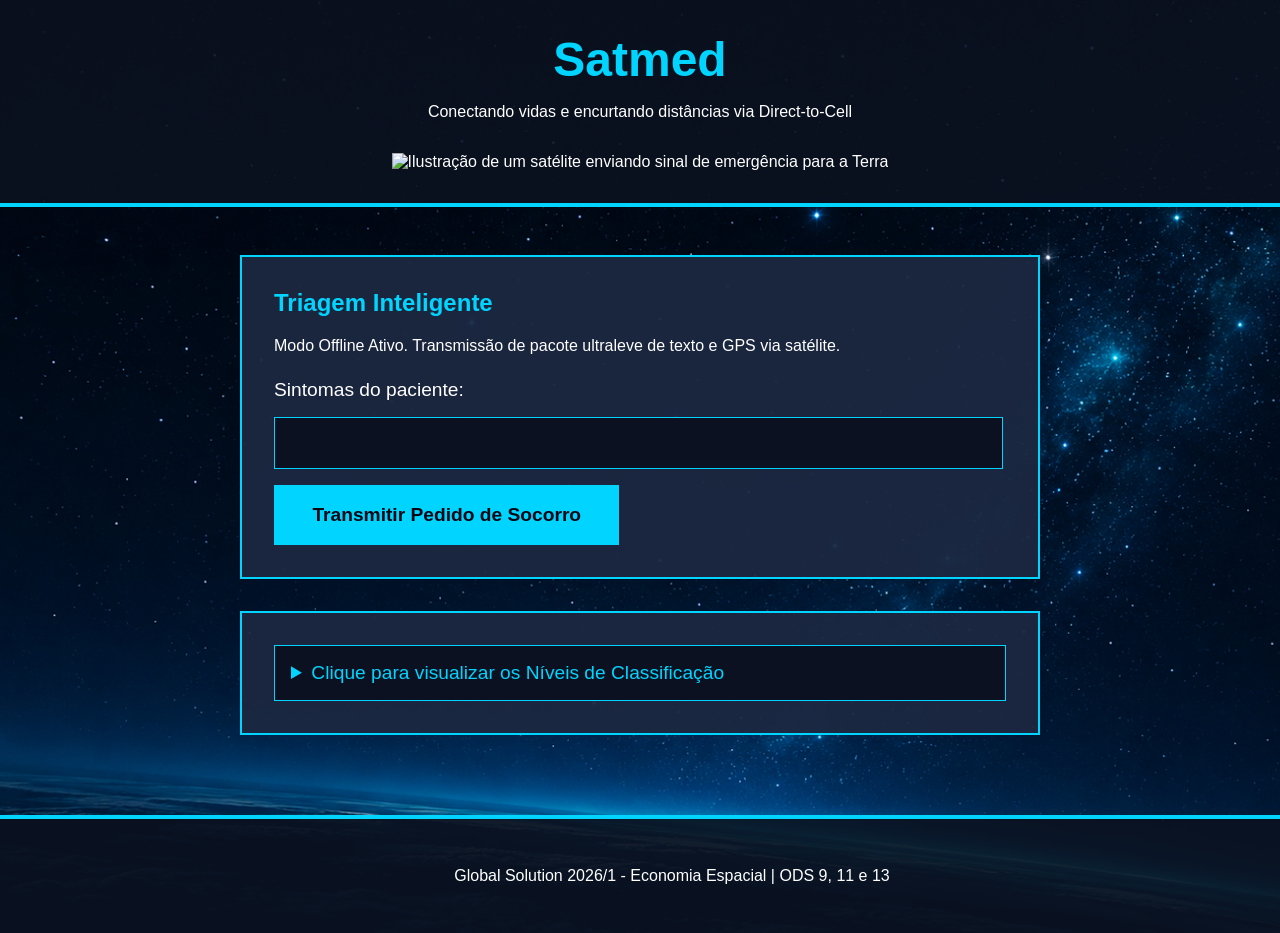
==== index.html @ bc812b59 "feat: implementado javascript nas paginas e adicionando estilos" ====
<!DOCTYPE html>
<html lang="pt-br">
<head>
    <meta charset="UTF-8">
    <title>Satmed - Triagem Espacial</title>
    <link rel="stylesheet" href="css/main.css">
</head>
<body>
    <header>
        <h1>Satmed</h1>
        <p>Conectando vidas e encurtando distâncias via Direct-to-Cell</p>
        <img src="./img/satelite-emergencia.jpg" alt="Ilustração de um satélite enviando sinal de emergência para a Terra">
    </header>

    <main>
        <section class="area-triagem">
            <h2>Triagem Inteligente</h2>
            <p>Modo Offline Ativo. Transmissão de pacote ultraleve de texto e GPS via satélite.</p>
            
            <form>
                <label>Sintomas do paciente:</label>
                <input type="text" aria-label="Campo para descrever os sintomas da vítima">
                <button type="button">Transmitir Pedido de Socorro</button>
            </form>
        </section>

        <section class="area-riscos">
            <details>
                <summary>Clique para visualizar os Níveis de Classificação</summary>
                <p class="risco-vermelho">🚨 Risco Vermelho (#001 - Emergência Extrema)</p>
                <p class="risco-amarelo">⚠️ Risco Amarelo (#002 - Atenção/Urgência)</p>
                <p class="risco-verde">🟢 Risco Verde (#003 - Não-urgente/Estável)</p>
            </details>
        </section>
    </main>

    <footer>
        <p>Global Solution 2026/1 - Economia Espacial | ODS 9, 11 e 13</p>
    </footer>
    <script src="./js/script.js"></script>
</body>
</html>
---- css/main.css ----
@import url('paginas/index.css');


@import url('layout/cabecalho.css');
@import url('layout/rodape.css');


@import url('responsividade/mobile.css');

@import url('style.css');
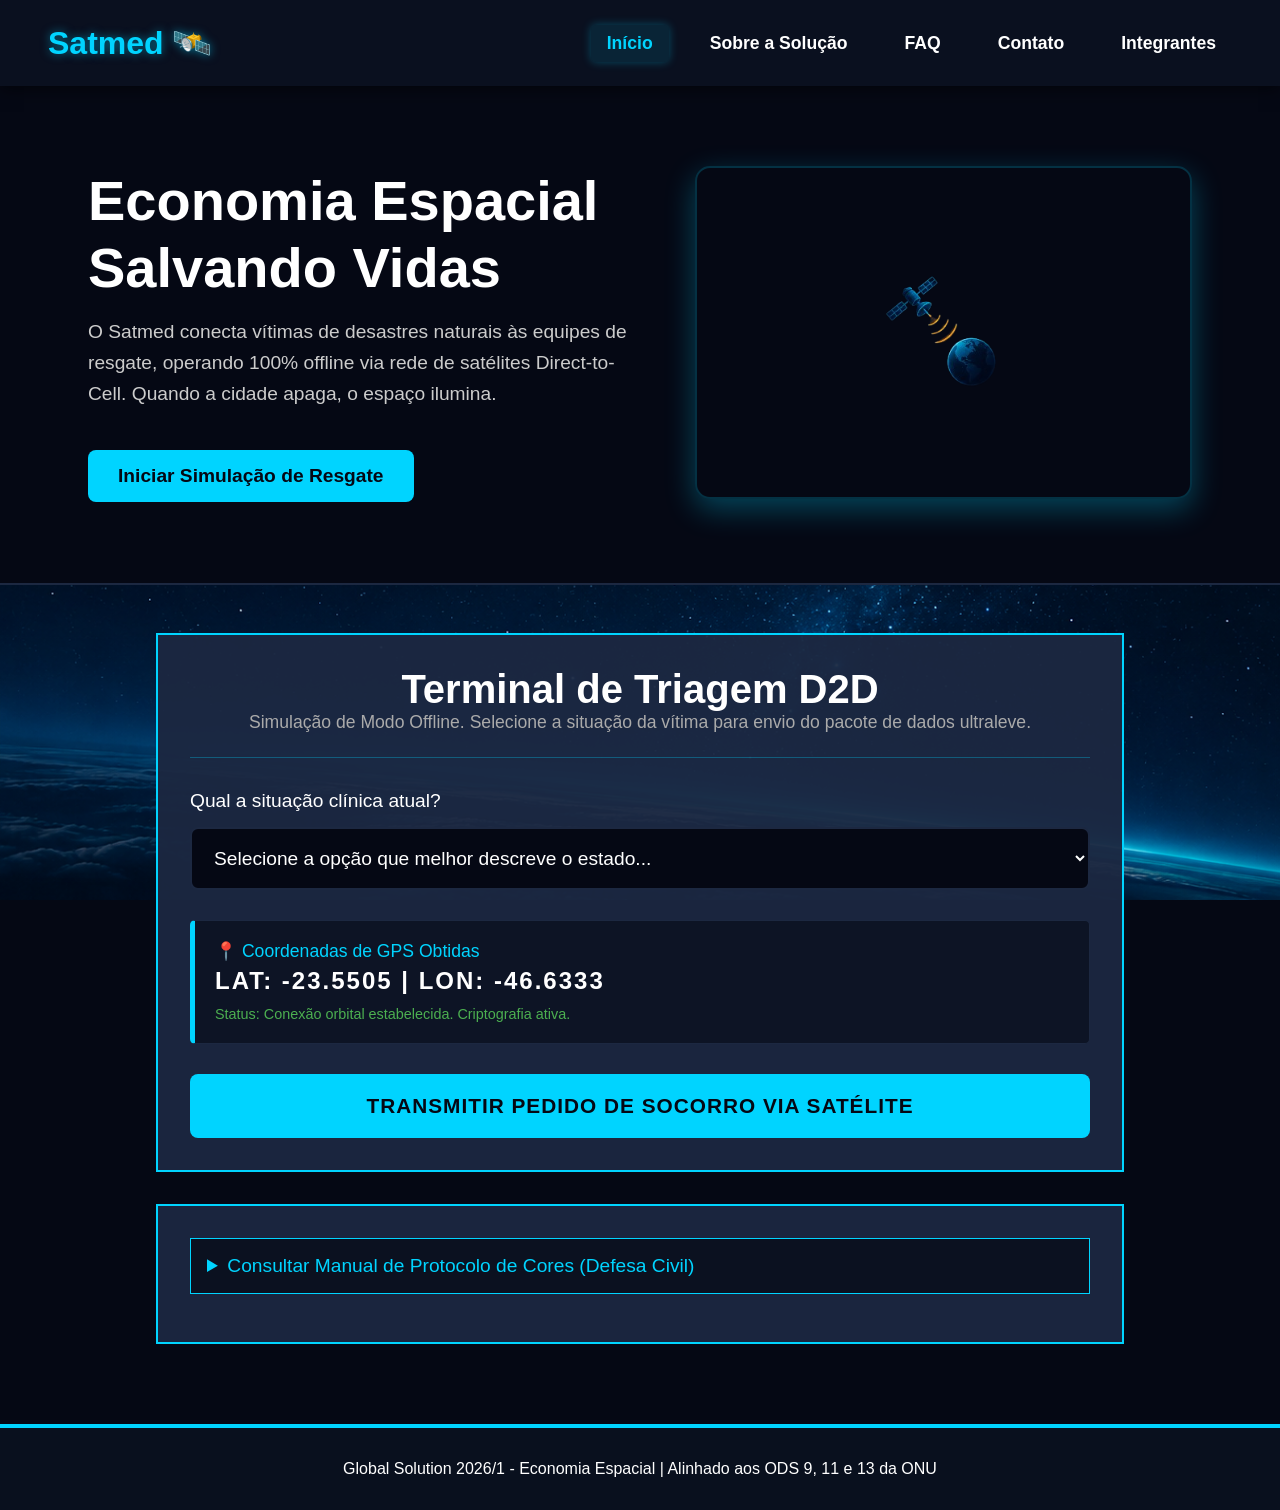
==== commit 9a684183: "feat: aprimorando index e css da página integrantes" ====
--- a/index.html
+++ b/index.html
@@ -3,40 +3,89 @@
 <head>
     <meta charset="UTF-8">
     <title>Satmed - Triagem Espacial</title>
-    <link rel="stylesheet" href="css/main.css">
+    <link rel="stylesheet" href="./css/main.css">
 </head>
 <body>
-    <header>
-        <h1>Satmed</h1>
-        <p>Conectando vidas e encurtando distâncias via Direct-to-Cell</p>
-        <img src="./img/satelite-emergencia.jpg" alt="Ilustração de um satélite enviando sinal de emergência para a Terra">
+    <header class="cabecalho-principal">
+        <nav class="menu-principal" aria-label="Navegação Principal">
+            <div class="marca-startup">Satmed 🛰️</div>
+            <div class="links-menu">
+                <a href="index.html" class="ativo">Início</a>
+                <a href="paginas/sobre.html">Sobre a Solução</a>
+                <a href="paginas/faq.html">FAQ</a>
+                <a href="paginas/contato.html">Contato</a>
+                <a href="paginas/integrantes.html">Integrantes</a>
+            </div>
+        </nav>
+
+        <div class="hero-banner">
+            <div class="hero-texto">
+                <h1>Economia Espacial Salvando Vidas</h1>
+                <p>O Satmed conecta vítimas de desastres naturais às equipes de resgate, operando 100% offline via rede de satélites Direct-to-Cell. Quando a cidade apaga, o espaço ilumina.</p>
+                <a href="#area-simulacao" class="btn-ancora">Iniciar Simulação de Resgate</a>
+            </div>
+            <div class="hero-imagem">
+                <img src="./img/satelite-emergencia.jpg" alt="Ilustração de um satélite enviando sinal de emergência para a Terra">
+            </div>
+        </div>
     </header>
 
     <main>
-        <section class="area-triagem">
-            <h2>Triagem Inteligente</h2>
-            <p>Modo Offline Ativo. Transmissão de pacote ultraleve de texto e GPS via satélite.</p>
+        <section id="area-simulacao" class="area-triagem">
+            <div class="cabecalho-secao">
+                <h2>Terminal de Triagem D2D</h2>
+                <p>Simulação de Modo Offline. Selecione a situação da vítima para envio do pacote de dados ultraleve.</p>
+            </div>
             
-            <form>
-                <label>Sintomas do paciente:</label>
-                <input type="text" aria-label="Campo para descrever os sintomas da vítima">
-                <button type="button">Transmitir Pedido de Socorro</button>
+            <form class="formulario-triagem" id="form-triagem">
+                <label for="situacao">Qual a situação clínica atual?</label>
+                <select id="situacao" name="situacao">
+                    <option value="" disabled selected>Selecione a opção que melhor descreve o estado...</option>
+                    <option value="vermelho">🔴 Trauma Severo / Hemorragia Ativa</option>
+                    <option value="amarelo">🟡 Dificuldade Respiratória / Fratura Fechada</option>
+                    <option value="amarelo2">🟡 Risco de Desabamento / Isolamento Total</option>
+                    <option value="verde">🟢 Apenas Escoriações / Em Local Seguro</option>
+                </select>
+
+                <div class="dados-rastreio">
+                    <p class="titulo-gps">📍 Coordenadas de GPS Obtidas</p>
+                    <p class="valor-gps">LAT: -23.5505 | LON: -46.6333</p>
+                    <span>Status: Conexão orbital estabelecida. Criptografia ativa.</span>
+                </div>
+
+                <button type="button" id="btn-transmitir" class="btn-principal">Transmitir Pedido de Socorro via Satélite</button>
             </form>
+
+            <div id="painel-simulacao" class="painel-oculto"></div>
         </section>
 
         <section class="area-riscos">
             <details>
-                <summary>Clique para visualizar os Níveis de Classificação</summary>
-                <p class="risco-vermelho">🚨 Risco Vermelho (#001 - Emergência Extrema)</p>
-                <p class="risco-amarelo">⚠️ Risco Amarelo (#002 - Atenção/Urgência)</p>
-                <p class="risco-verde">🟢 Risco Verde (#003 - Não-urgente/Estável)</p>
+                <summary>Consultar Manual de Protocolo de Cores (Defesa Civil)</summary>
+                <div class="niveis-container">
+                    <div class="card-risco risco-vermelho">
+                        <h3>🚨 Risco Vermelho (#001)</h3>
+                        <p>Emergência Extrema. Despacho imediato de UTI Móvel ou Helicóptero Aeromédico.</p>
+                    </div>
+                    <div class="card-risco risco-amarelo">
+                        <h3>⚠️ Risco Amarelo (#002)</h3>
+                        <p>Atenção/Urgência. Equipes terrestres direcionadas assim que as vias forem liberadas.</p>
+                    </div>
+                    <div class="card-risco risco-verde">
+                        <h3>🟢 Risco Verde (#003)</h3>
+                        <p>Não-urgente/Estável. Orientação remota ativada. Aguardar resgate secundário.</p>
+                    </div>
+                </div>
             </details>
         </section>
     </main>
 
-    <footer>
-        <p>Global Solution 2026/1 - Economia Espacial | ODS 9, 11 e 13</p>
+    <footer class="rodape-principal">
+        <nav aria-label="Navegação de Rodapé">
+            <p>Global Solution 2026/1 - Economia Espacial | Alinhado aos ODS 9, 11 e 13 da ONU</p>
+        </nav>
     </footer>
+
     <script src="./js/script.js"></script>
 </body>
 </html>
--- a/css/main.css
+++ b/css/main.css
@@ -1,10 +1,11 @@
-@import url('paginas/index.css');
-
+@import url('style.css');
 
 @import url('layout/cabecalho.css');
 @import url('layout/rodape.css');
 
+@import url('paginas/index.css');
+@import url('paginas/sobre.css');
+@import url('paginas/integrantes.css');
+@import url('paginas/faq.css');
 
-@import url('responsividade/mobile.css');
-
-@import url('style.css');+@import url('responsividade/mobile.css');
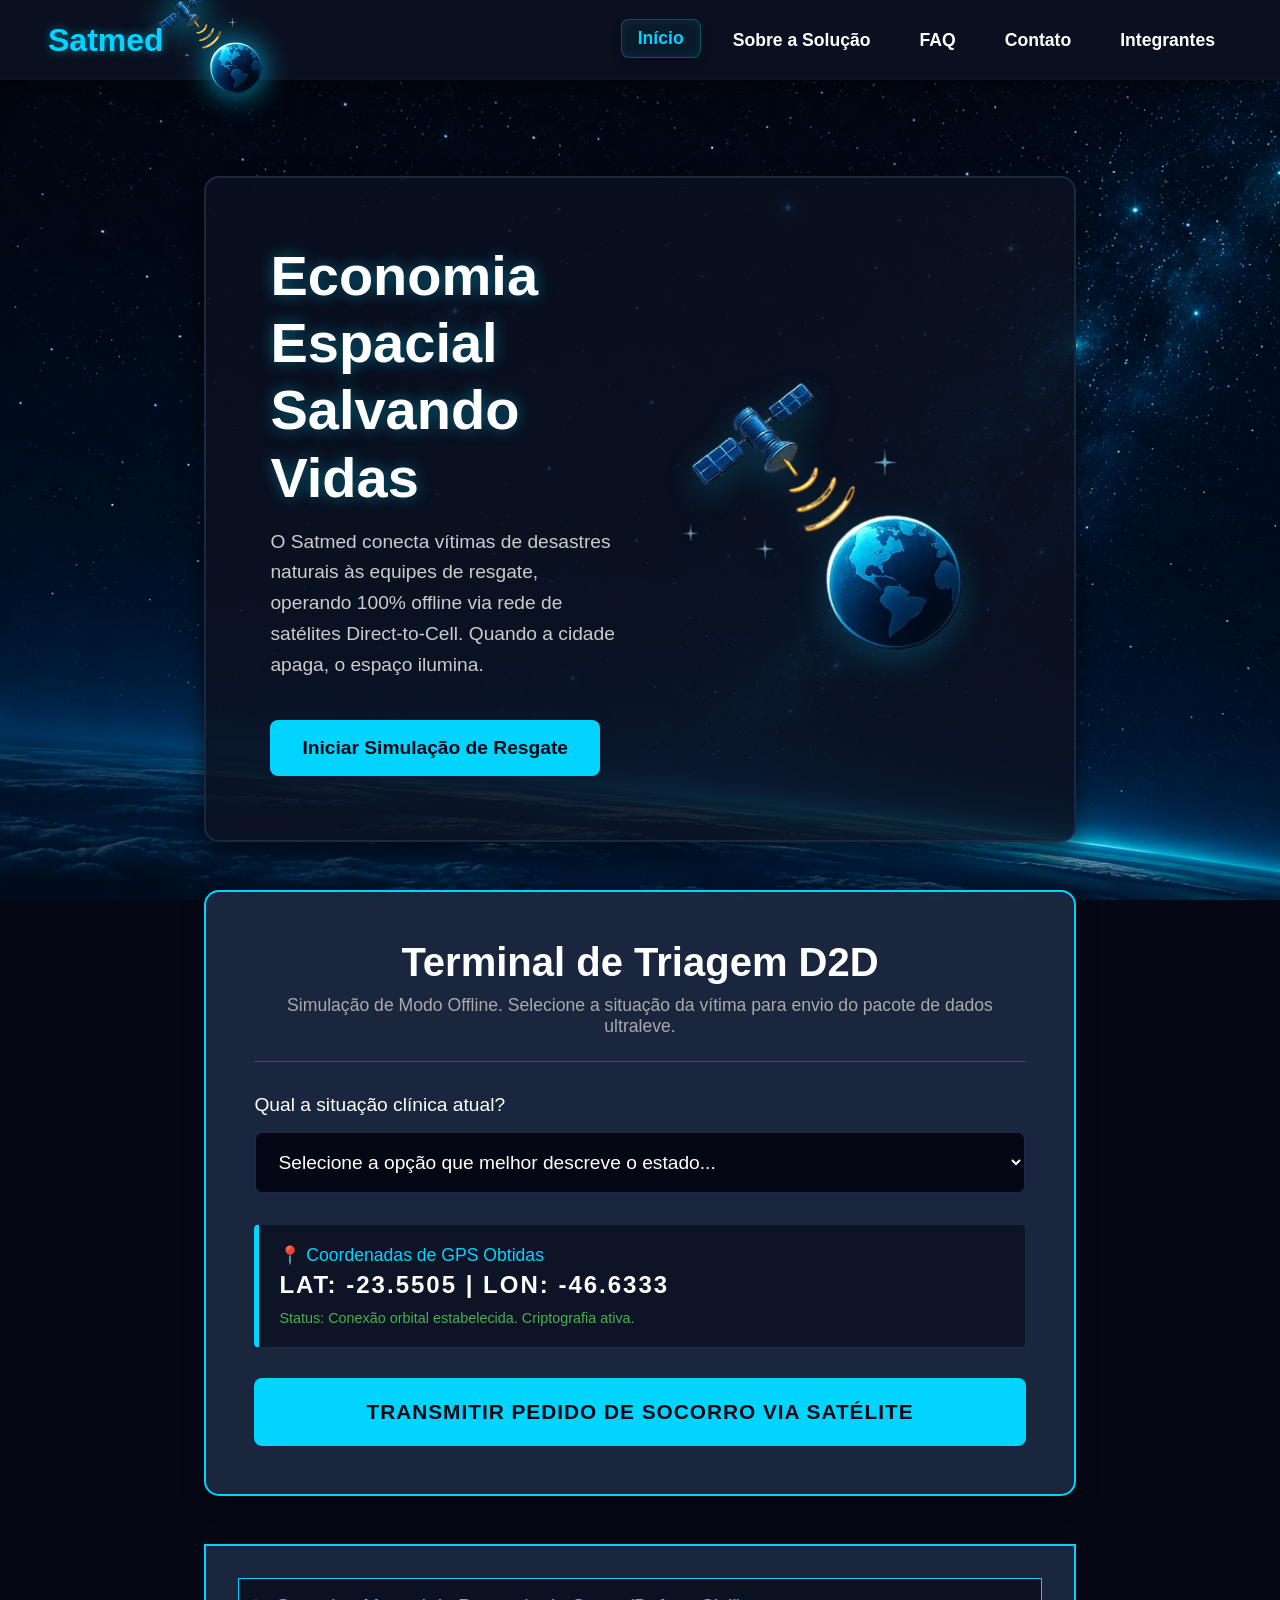
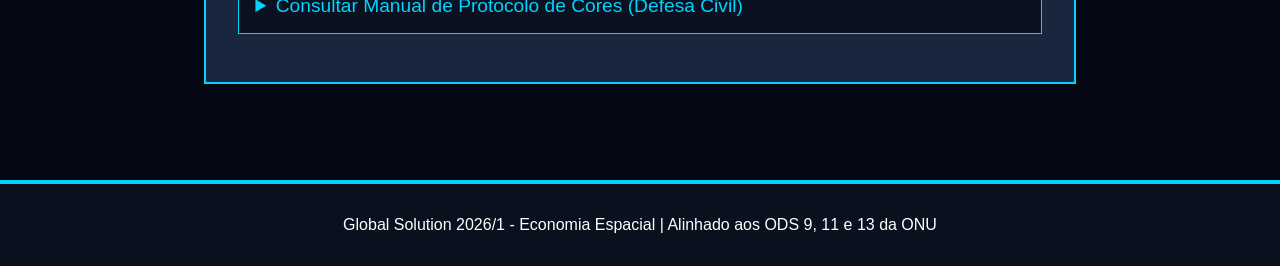
==== commit e9e9bce7: "feat: finalizando página integrantes" ====
--- a/index.html
+++ b/index.html
@@ -2,14 +2,26 @@
 <html lang="pt-br">
 <head>
     <meta charset="UTF-8">
+    <meta name="viewport" content="width=device-width, initial-scale=1.0">
     <title>Satmed - Triagem Espacial</title>
     <link rel="stylesheet" href="./css/main.css">
 </head>
 <body>
     <header class="cabecalho-principal">
         <nav class="menu-principal" aria-label="Navegação Principal">
-            <div class="marca-startup">Satmed 🛰️</div>
-            <div class="links-menu">
+            <div class="cabecalho-mobile">
+                <div class="marca-startup">
+                    Satmed
+                    <img src="./img/satelite-emergencia.jpg" alt="Logo Satmed" class="icone-logo">
+                </div>
+                <div class="menu-toggle" id="btn-menu">
+                    <span></span>
+                    <span></span>
+                    <span></span>
+                </div>
+            </div>
+            
+            <div class="links-menu" id="links-menu">
                 <a href="index.html" class="ativo">Início</a>
                 <a href="paginas/sobre.html">Sobre a Solução</a>
                 <a href="paginas/faq.html">FAQ</a>
@@ -17,7 +29,9 @@
                 <a href="paginas/integrantes.html">Integrantes</a>
             </div>
         </nav>
+    </header>
 
+    <main>
         <div class="hero-banner">
             <div class="hero-texto">
                 <h1>Economia Espacial Salvando Vidas</h1>
@@ -28,9 +42,7 @@
                 <img src="./img/satelite-emergencia.jpg" alt="Ilustração de um satélite enviando sinal de emergência para a Terra">
             </div>
         </div>
-    </header>
 
-    <main>
         <section id="area-simulacao" class="area-triagem">
             <div class="cabecalho-secao">
                 <h2>Terminal de Triagem D2D</h2>
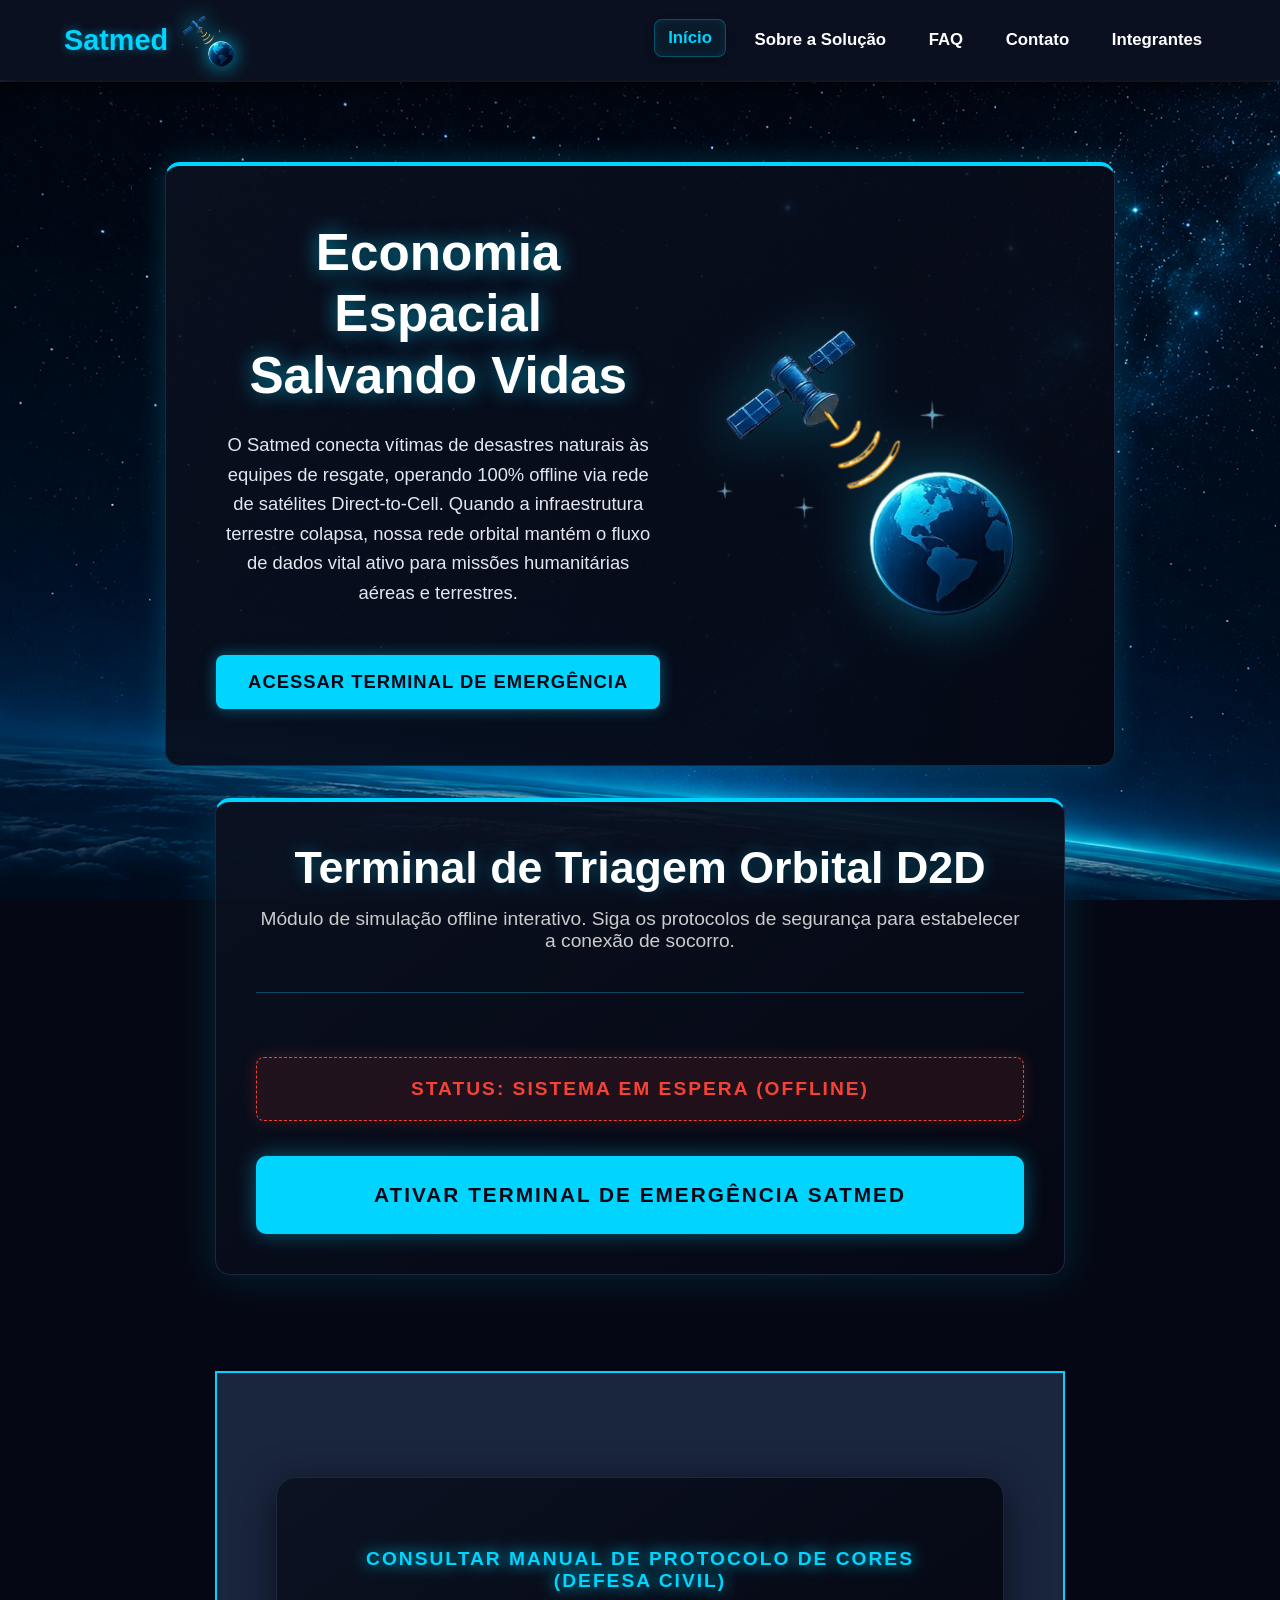
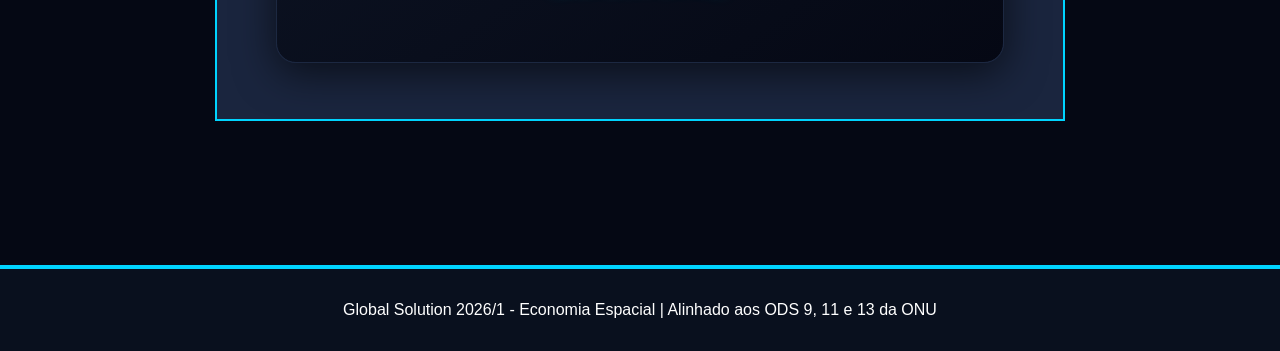
==== commit c4a689df: "feat: arrumando bugs da pagina index e finalizando pagina integrantes" ====
--- a/index.html
+++ b/index.html
@@ -20,7 +20,6 @@
                     <span></span>
                 </div>
             </div>
-            
             <div class="links-menu" id="links-menu">
                 <a href="index.html" class="ativo">Início</a>
                 <a href="paginas/sobre.html">Sobre a Solução</a>
@@ -32,43 +31,97 @@
     </header>
 
     <main>
-        <div class="hero-banner">
+        <section class="hero-banner">
             <div class="hero-texto">
                 <h1>Economia Espacial Salvando Vidas</h1>
-                <p>O Satmed conecta vítimas de desastres naturais às equipes de resgate, operando 100% offline via rede de satélites Direct-to-Cell. Quando a cidade apaga, o espaço ilumina.</p>
-                <a href="#area-simulacao" class="btn-ancora">Iniciar Simulação de Resgate</a>
+                <p>O Satmed conecta vítimas de desastres naturais às equipes de resgate, operando 100% offline via rede de satélites Direct-to-Cell. Quando a infraestrutura terrestre colapsa, nossa rede orbital mantém o fluxo de dados vital ativo para missões humanitárias aéreas e terrestres.</p>
+                <a href="#area-simulacao" class="btn-ancora">Acessar Terminal de Emergência</a>
             </div>
             <div class="hero-imagem">
                 <img src="./img/satelite-emergencia.jpg" alt="Ilustração de um satélite enviando sinal de emergência para a Terra">
             </div>
-        </div>
+        </section>
 
         <section id="area-simulacao" class="area-triagem">
             <div class="cabecalho-secao">
-                <h2>Terminal de Triagem D2D</h2>
-                <p>Simulação de Modo Offline. Selecione a situação da vítima para envio do pacote de dados ultraleve.</p>
+                <h2>Terminal de Triagem Orbital D2D</h2>
+                <p>Módulo de simulação offline interativo. Siga os protocolos de segurança para estabelecer a conexão de socorro.</p>
             </div>
-            
-            <form class="formulario-triagem" id="form-triagem">
-                <label for="situacao">Qual a situação clínica atual?</label>
-                <select id="situacao" name="situacao">
-                    <option value="" disabled selected>Selecione a opção que melhor descreve o estado...</option>
-                    <option value="vermelho">🔴 Trauma Severo / Hemorragia Ativa</option>
-                    <option value="amarelo">🟡 Dificuldade Respiratória / Fratura Fechada</option>
-                    <option value="amarelo2">🟡 Risco de Desabamento / Isolamento Total</option>
-                    <option value="verde">🟢 Apenas Escoriações / Em Local Seguro</option>
-                </select>
 
+            <div id="simulacao-passo-1" class="estagio-simulacao">
+                <div class="status-terminal offline">
+                    <p>STATUS: SISTEMA EM ESPERA (OFFLINE)</p>
+                </div>
+                <button type="button" id="btn-inicializar" class="btn-principal">Ativar Terminal de Emergência Satmed</button>
+            </div>
+
+            <div id="simulacao-passo-2" class="estagio-simulacao painel-oculto">
+                <div class="painel-scanner">
+                    <div class="radar-linha"></div>
+                    <p class="texto-scanner">📡 Buscando satélites de telemetria de baixa órbita (LEO)...</p>
+                    <p class="texto-scanner-sub" id="log-scanner">Iniciando varredura de radiofrequência...</p>
+                </div>
+            </div>
+
+            <div id="simulacao-passo-3" class="estagio-simulacao painel-oculto">
                 <div class="dados-rastreio">
-                    <p class="titulo-gps">📍 Coordenadas de GPS Obtidas</p>
-                    <p class="valor-gps">LAT: -23.5505 | LON: -46.6333</p>
-                    <span>Status: Conexão orbital estabelecida. Criptografia ativa.</span>
+                    <p class="titulo-gps">📍 Coordenadas Travadas via Satélite</p>
+                    <p class="valor-gps" id="coordenadas-dinamicas">LAT: --.---- | LON: --.----</p>
+                    <span class="status-link">Conexão orbital criptografada estabelecida com sucesso.</span>
                 </div>
 
-                <button type="button" id="btn-transmitir" class="btn-principal">Transmitir Pedido de Socorro via Satélite</button>
-            </form>
+                <form class="formulario-triagem" id="form-triagem">
+                    <fieldset class="grupo-problemas">
+                        <legend>Selecione todas as condições que se aplicam à situação atual:</legend>
+                        
+                        <div class="caixa-opcao">
+                            <input type="checkbox" id="prob-hemorragia" name="problemas" value="trauma">
+                            <label for="prob-hemorragia">🔴 Trauma Severo / Hemorragia Ativa de Grande Porte</label>
+                        </div>
 
-            <div id="painel-simulacao" class="painel-oculto"></div>
+                        <div class="caixa-opcao">
+                            <input type="checkbox" id="prob-respiratorio" name="problemas" value="respiratorio">
+                            <label for="prob-respiratorio">🔴 Parada ou Dificuldade Respiratória Aguda</label>
+                        </div>
+
+                        <div class="caixa-opcao">
+                            <input type="checkbox" id="prob-fratura" name="problemas" value="urgente">
+                            <label for="prob-fratura">🟡 Suspeita de Fratura Exposta ou Interna Fechada</label>
+                        </div>
+
+                        <div class="caixa-opcao">
+                            <input type="checkbox" id="prob-estrutura" name="problemas" value="isolamento">
+                            <label for="prob-estrutura">🟡 Vítima Presa em Estrutura Colapsada / Risco Iminente</label>
+                        </div>
+
+                        <div class="caixa-opcao">
+                            <input type="checkbox" id="prob-alagamento" name="problemas" value="isolamento">
+                            <label for="prob-alagamento">🟡 Isolamento por Enchente Sem Rota de Fuga Terrestre</label>
+                        </div>
+
+                        <div class="caixa-opcao">
+                            <input type="checkbox" id="prob-estavel" name="problemas" value="estavel">
+                            <label for="prob-estavel">🟢 Apenas Escoriações Leves / Vítima Consciente e Confortável</label>
+                        </div>
+                    </fieldset>
+
+                    <button type="button" id="btn-transmitir" class="btn-principal">Compactar e Transmitir Pacote de Dados D2D</button>
+                </form>
+            </div>
+
+            <div id="simulacao-passo-4" class="estagio-simulacao painel-oculto">
+                <div class="animacao-envio">
+                    <p class="piscar-texto">⚡ Compactando telemetria médica em formato binário ultraleve...</p>
+                    <p class="piscar-texto">🛰️ Transmitindo pacote de socorro para constelação orbital...</p>
+                    <div class="barra-progresso-container">
+                        <div class="barra-progresso-preenchimento"></div>
+                    </div>
+                </div>
+            </div>
+
+            <div id="simulacao-passo-5" class="estagio-simulacao painel-oculto">
+                <div id="resultado-triagem-dinamico"></div>
+            </div>
         </section>
 
         <section class="area-riscos">
@@ -93,9 +146,7 @@
     </main>
 
     <footer class="rodape-principal">
-        <nav aria-label="Navegação de Rodapé">
-            <p>Global Solution 2026/1 - Economia Espacial | Alinhado aos ODS 9, 11 e 13 da ONU</p>
-        </nav>
+        <p>Global Solution 2026/1 - Economia Espacial | Alinhado aos ODS 9, 11 e 13 da ONU</p>
     </footer>
 
     <script src="./js/script.js"></script>
--- a/css/main.css
+++ b/css/main.css
@@ -8,4 +8,5 @@
 @import url('paginas/integrantes.css');
 @import url('paginas/faq.css');
 
-@import url('responsividade/mobile.css');+@import url('responsividade/mobile.css');
+@import url('responsividade/tablet.css');
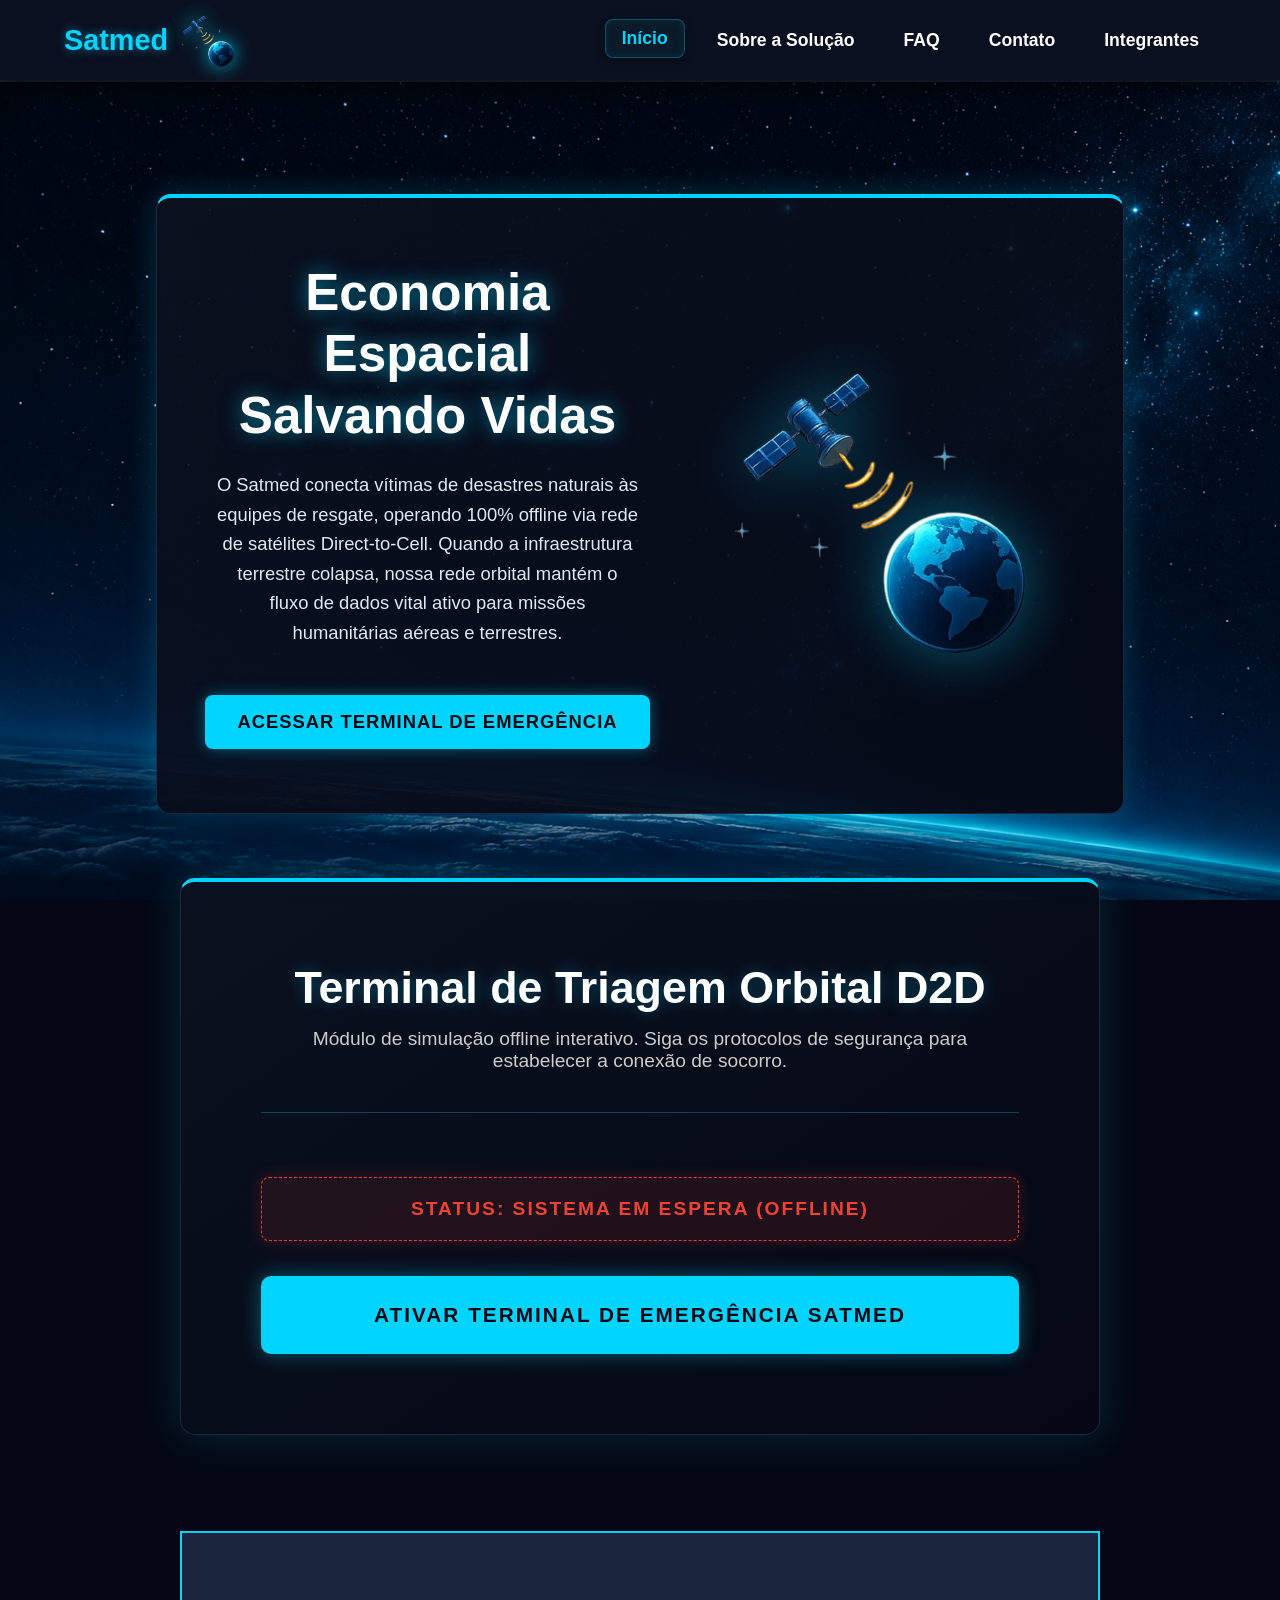
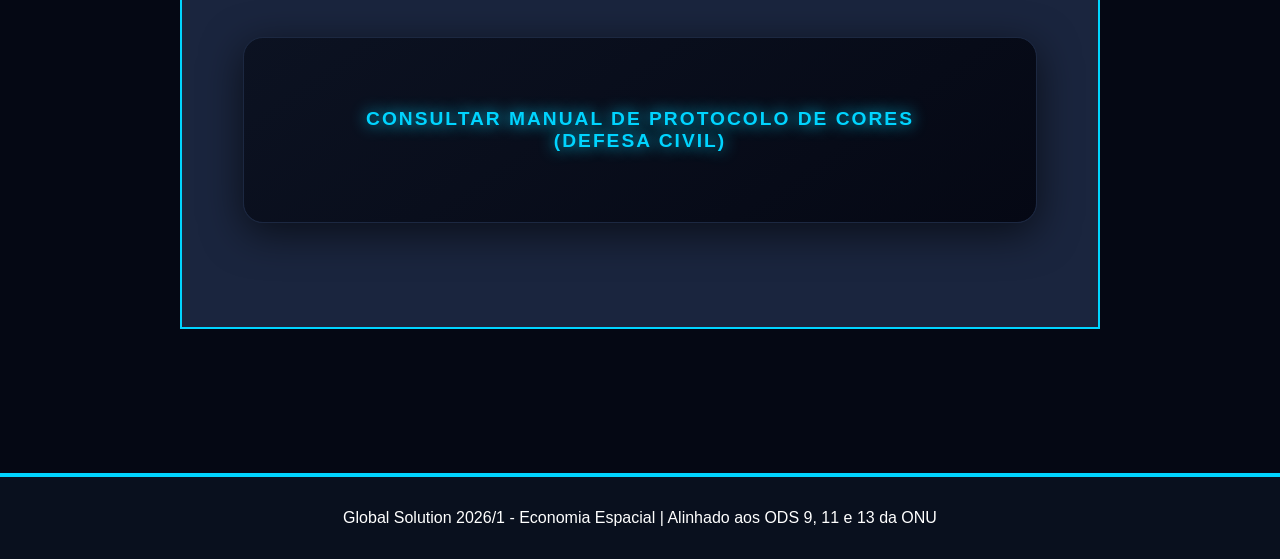
==== commit c714b84a: "feat: atualizando pagina index e javascript" ====
--- a/index.html
+++ b/index.html
@@ -5,6 +5,9 @@
     <meta name="viewport" content="width=device-width, initial-scale=1.0">
     <title>Satmed - Triagem Espacial</title>
     <link rel="stylesheet" href="./css/main.css">
+    <link rel="stylesheet" href="./css/layout/cabecalho.css">
+    <link rel="stylesheet" href="./css/layout/rodape.css">
+    <link rel="stylesheet" href="./css/paginas/index.css">
 </head>
 <body>
     <header class="cabecalho-principal">
@@ -105,13 +108,17 @@
                         </div>
                     </fieldset>
 
+                    <div id="mensagem-erro" class="mensagem-erro painel-oculto">
+                        ⚠️ Protocolo Bloqueado: Selecione ao menos uma condição para compactar o pacote D2D.
+                    </div>
+
                     <button type="button" id="btn-transmitir" class="btn-principal">Compactar e Transmitir Pacote de Dados D2D</button>
                 </form>
             </div>
 
             <div id="simulacao-passo-4" class="estagio-simulacao painel-oculto">
                 <div class="animacao-envio">
-                    <p class="piscar-texto">⚡ Compactando telemetria médica em formato binário ultraleve...</p>
+                    <p class="piscar-texto">⚡ Compactando telemetria médica in formato binário ultraleve...</p>
                     <p class="piscar-texto">🛰️ Transmitindo pacote de socorro para constelação orbital...</p>
                     <div class="barra-progresso-container">
                         <div class="barra-progresso-preenchimento"></div>
--- a/css/layout/cabecalho.css
+++ b/css/layout/cabecalho.css
@@ -0,0 +1,88 @@
+* {
+    box-sizing: border-box;
+    margin: 0;
+    padding: 0;
+}
+
+.cabecalho-principal {
+    background-color: #050814;
+    border-bottom: 2px solid #1c2841;
+}
+
+.menu-principal {
+    display: flex;
+    justify-content: space-between;
+    align-items: center;
+    padding: 0 2rem;
+    min-height: 80px; 
+    background-color: rgba(11, 17, 32, 0.95);
+    box-shadow: 0px 4px 15px rgba(0, 0, 0, 0.5);
+    width: 100%;
+}
+
+.cabecalho-mobile {
+    display: flex;
+    align-items: center;
+    justify-content: space-between;
+    width: auto;
+}
+
+.marca-startup {
+    font-size: 1.8rem;
+    font-weight: bold;
+    color: #00d4ff;
+    text-shadow: 0px 0px 10px rgba(0,212,255,0.5);
+    display: flex;
+    align-items: center;
+    gap: 12px;
+}
+
+.icone-logo {
+    width: 60px;
+    height: 60px;
+    object-fit: cover;
+    border-radius: 50%;
+    filter: drop-shadow(0px 0px 10px rgba(0,212,255,0.8));
+}
+
+.menu-toggle {
+    display: none;
+    flex-direction: column;
+    gap: 6px;
+    cursor: pointer;
+}
+
+.menu-toggle span {
+    display: block;
+    width: 35px;
+    height: 4px;
+    background-color: #00d4ff;
+    border-radius: 3px;
+    box-shadow: 0px 0px 5px rgba(0, 212, 255, 0.5);
+}
+
+.links-menu {
+    display: flex;
+    gap: 15px;
+    align-items: center;
+}
+
+.links-menu a {
+    color: #ffffff;
+    text-decoration: none;
+    font-weight: bold;
+    font-size: 1.1rem;
+    padding: 0.5rem 1rem;
+    border-radius: 8px;
+    white-space: nowrap;
+    transition: all 0.3s ease;
+    border: 1px solid transparent;
+}
+
+.links-menu a:hover, .links-menu a.ativo {
+    color: #00d4ff;
+    background-color: rgba(0, 212, 255, 0.05);
+    border: 1px solid rgba(0, 212, 255, 0.3);
+    box-shadow: inset 0px 0px 10px rgba(0, 212, 255, 0.1), 0px 4px 10px rgba(0, 0, 0, 0.3);
+    transform: translateY(-2px);
+}
--- a/css/layout/rodape.css
+++ b/css/layout/rodape.css
@@ -0,0 +1,9 @@
+
+footer {
+    background-color: rgba(11, 17, 32, 0.9);
+    text-align: center;
+    padding: 2em;
+    border-top: 4px solid #00d4ff;
+    position: relative; 
+    width: 100%;
+}
--- a/css/paginas/index.css
+++ b/css/paginas/index.css
@@ -0,0 +1,627 @@
+nav.menu-principal {
+    display: flex;
+    justify-content: space-between;
+    align-items: center;
+    padding: 0 4rem;
+    height: 80px;
+    background-color: rgba(11, 17, 32, 0.95);
+    box-shadow: 0px 4px 20px rgba(0, 0, 0, 0.8);
+}
+
+.hero-banner {
+    display: flex;
+    justify-content: space-between;
+    align-items: center;
+    padding: 4rem 5%;
+    width: 100%;
+    max-width: 1350px;
+    margin: 4rem auto;
+    gap: 60px;
+    background: linear-gradient(145deg, rgba(11, 17, 32, 0.85) 0%, rgba(5, 8, 20, 0.95) 100%);
+    border: 1px solid #1c2841;
+    border-top: 4px solid #00d4ff;
+    border-radius: 15px;
+    box-shadow: 0px 0px 30px rgba(0, 212, 255, 0.2);
+    box-sizing: border-box;
+}
+
+.hero-texto {
+    flex: 1.2;
+    display: flex;
+    flex-direction: column;
+    align-items: center;
+    text-align: center;
+}
+
+.hero-texto h1 {
+    font-size: 3.2rem;
+    color: #ffffff;
+    margin-bottom: 1.5rem;
+    line-height: 1.2;
+    text-shadow: 0px 0px 20px rgba(0, 212, 255, 0.6);
+    font-weight: 900;
+}
+
+.hero-texto p {
+    font-size: 1.15rem;
+    color: #e2e8f0;
+    margin-bottom: 3rem;
+    line-height: 1.6;
+    max-width: 95%;
+}
+
+.btn-ancora {
+    background-color: #00d4ff;
+    color: #050814;
+    padding: 16px 32px;
+    text-decoration: none;
+    font-size: 1.15rem;
+    font-weight: bold;
+    border-radius: 8px;
+    transition: all 0.3s ease;
+    display: block;
+    margin: 0 auto;
+    white-space: nowrap;
+    width: fit-content;
+    text-transform: uppercase;
+    letter-spacing: 1px;
+    box-shadow: 0px 0px 15px rgba(0, 212, 255, 0.4);
+}
+
+.btn-ancora:hover {
+    background-color: transparent;
+    color: #00d4ff;
+    border-color: #00d4ff;
+    box-shadow: 0px 0px 30px rgba(0, 212, 255, 0.8);
+    transform: translateY(-5px);
+}
+
+.hero-imagem {
+    flex: 1;
+    display: flex;
+    justify-content: center;
+}
+
+.hero-imagem img {
+    width: 100%;
+    max-width: 480px;
+    height: auto;
+    background: transparent;
+    animation: flutuar 4s ease-in-out infinite alternate;
+    filter: drop-shadow(0px 0px 30px rgba(0, 212, 255, 0.4)); 
+}
+
+@keyframes flutuar {
+    from { transform: translateY(0); }
+    to { transform: translateY(-20px); }
+}
+
+.area-triagem {
+    width: 95%;
+    max-width: 1100px;
+    margin: 0 auto 6rem auto;
+    background: linear-gradient(145deg, rgba(11, 17, 32, 0.9) 0%, rgba(5, 8, 20, 0.95) 100%);
+    border: 1px solid #1c2841;
+    border-top: 4px solid #00d4ff;
+    border-radius: 15px;
+    padding: 5rem;
+    box-shadow: 0px 0px 40px rgba(0, 212, 255, 0.15);
+}
+
+.cabecalho-secao {
+    text-align: center;
+    margin-bottom: 4rem;
+    border-bottom: 1px solid rgba(0, 212, 255, 0.3);
+    padding-bottom: 2.5rem;
+}
+
+.cabecalho-secao h2 {
+    font-size: 2.8rem;
+    color: #ffffff;
+    text-shadow: 0px 0px 15px rgba(0, 212, 255, 0.3);
+}
+
+.cabecalho-secao p {
+    color: #cccccc;
+    font-size: 1.2rem;
+    margin-top: 15px;
+}
+
+.status-terminal {
+    padding: 20px;
+    border-radius: 8px;
+    text-align: center;
+    font-weight: bold;
+    font-size: 1.2rem;
+    letter-spacing: 2px;
+    margin-bottom: 35px;
+}
+
+.status-terminal.offline {
+    background-color: rgba(244, 67, 54, 0.1);
+    border: 1px dashed #f44336;
+    color: #f44336;
+    box-shadow: 0px 0px 15px rgba(244, 67, 54, 0.2);
+}
+
+.painel-scanner {
+    background-color: #050814;
+    border: 2px solid #00d4ff;
+    border-radius: 12px;
+    padding: 60px;
+    text-align: center;
+    position: relative;
+    overflow: hidden;
+    min-height: 250px;
+    display: flex;
+    flex-direction: column;
+    justify-content: center;
+    align-items: center;
+    box-shadow: 0px 0px 30px rgba(0, 212, 255, 0.2) inset;
+}
+
+.radar-linha {
+    position: absolute;
+    top: 0;
+    left: 0;
+    width: 100%;
+    height: 5px;
+    background: linear-gradient(90deg, transparent, #00d4ff, transparent);
+    box-shadow: 0px 0px 20px #00d4ff;
+    animation: varredura 2s linear infinite;
+}
+
+@keyframes varredura {
+    0% { top: 0%; }
+    50% { top: 100%; }
+    100% { top: 0%; }
+}
+
+.texto-scanner {
+    font-size: 1.15rem;
+    color: #00d4ff;
+    font-weight: bold;
+    margin-bottom: 15px;
+    text-shadow: 0px 0px 10px rgba(0, 212, 255, 0.5);
+    white-space: nowrap;
+}
+
+.texto-scanner-sub {
+    font-size: 1.15rem;
+    color: #aaaaaa;
+}
+
+.dados-rastreio {
+    background: rgba(5, 8, 20, 0.85);
+    border: 1px solid #1c2841;
+    border-top: 4px solid #00d4ff;
+    padding: 30px;
+    margin: 0 auto 40px auto;
+    border-radius: 12px;
+    text-align: center;
+    box-shadow: 0px 0px 25px rgba(0, 212, 255, 0.25);
+    width: 100%;
+    box-sizing: border-box;
+}
+
+.titulo-gps {
+    font-size: 1.1rem;
+    color: #00d4ff;
+    margin-bottom: 12px;
+    text-transform: uppercase;
+    letter-spacing: 2px;
+    text-shadow: 0px 0px 10px rgba(0, 212, 255, 0.4);
+}
+
+.valor-gps {
+    font-size: 1.6rem;
+    font-weight: bold;
+    letter-spacing: 1px;
+    color: #ffffff;
+    margin-bottom: 20px;
+    white-space: nowrap;
+}
+
+.status-link {
+    font-size: 1.1rem;
+    color: #4caf50;
+    background: rgba(76, 175, 80, 0.15);
+    padding: 10px 20px;
+    border-radius: 30px;
+    border: 1px solid rgba(76, 175, 80, 0.5);
+    display: inline-block;
+    box-shadow: 0px 0px 15px rgba(76, 175, 80, 0.3);
+}
+
+.grupo-problemas {
+    border: none;
+    margin-bottom: 40px;
+}
+
+.grupo-problemas legend {
+    color: #ffffff;
+    font-size: 1.2rem;
+    font-weight: bold;
+    margin-bottom: 25px;
+    display: block;
+    text-align: center;
+}
+
+.caixa-opcao {
+    display: flex;
+    align-items: center;
+    background-color: rgba(5, 8, 20, 0.9);
+    border: 1px solid #1c2841;
+    border-radius: 10px;
+    padding: 15px 20px;
+    margin-bottom: 12px;
+    cursor: pointer;
+    transition: all 0.3s ease;
+}
+
+.caixa-opcao:hover {
+    border-color: #00d4ff;
+    background-color: rgba(0, 212, 255, 0.05);
+    box-shadow: 0px 0px 15px rgba(0, 212, 255, 0.2);
+}
+
+.caixa-opcao input[type="checkbox"] {
+    width: 20px;
+    height: 20px;
+    margin-right: 15px;
+    cursor: pointer;
+    accent-color: #00d4ff;
+}
+
+.caixa-opcao label {
+    color: #e2e8f0;
+    font-size: 1.05rem;
+    cursor: pointer;
+    width: 100%;
+}
+
+.btn-principal {
+    width: 100%;
+    padding: 25px;
+    font-size: 1.3rem;
+    border-radius: 10px;
+    letter-spacing: 2px;
+    text-transform: uppercase;
+    background-color: #00d4ff;
+    color: #050814;
+    border: 2px solid transparent;
+    font-weight: bold;
+    cursor: pointer;
+    transition: all 0.3s ease;
+    box-shadow: 0px 0px 20px rgba(0, 212, 255, 0.4);
+}
+
+.btn-principal:hover {
+    background-color: transparent;
+    color: #00d4ff;
+    border-color: #00d4ff;
+    box-shadow: 0px 0px 35px rgba(0, 212, 255, 0.8);
+}
+
+.animacao-envio {
+    text-align: center;
+    background-color: rgba(5, 8, 20, 0.95);
+    padding: 60px;
+    border: 2px solid #00d4ff;
+    border-radius: 12px;
+    box-shadow: 0px 0px 30px rgba(0, 212, 255, 0.3) inset;
+}
+
+.piscar-texto {
+    font-size: 1.15rem;
+    color: #00d4ff;
+    margin: 15px 0;
+    font-weight: bold;
+    animation: piscar 1.5s infinite;
+    text-shadow: 0px 0px 10px rgba(0, 212, 255, 0.6);
+    white-space: nowrap;
+}
+
+@keyframes piscar {
+    0% { opacity: 1; }
+    50% { opacity: 0.4; }
+    100% { opacity: 1; }
+}
+
+.barra-progresso-container {
+    width: 100%;
+    height: 10px;
+    background-color: #1c2841;
+    border-radius: 5px;
+    margin-top: 35px;
+    overflow: hidden;
+    box-shadow: 0px 0px 10px rgba(0,0,0,0.5) inset;
+}
+
+.barra-progresso-preenchimento {
+    width: 0%;
+    height: 100%;
+    background-color: #00d4ff;
+    box-shadow: 0px 0px 20px #00d4ff;
+    animation: progresso 4s linear forwards;
+}
+
+@keyframes progresso {
+    0% { width: 0%; }
+    100% { width: 100%; }
+}
+
+.resultado-triagem {
+    padding: 25px;
+    border-radius: 12px 12px 0 0;
+    text-align: center;
+}
+
+.resultado-triagem h3 {
+    margin: 0;
+    font-size: 1.5rem;
+    letter-spacing: 1px;
+}
+
+.resultado-triagem.risco-vermelho { 
+    background-color: #ff4d4d; 
+    color: #ffffff; 
+    box-shadow: 0px 0px 25px rgba(255, 77, 77, 0.4);
+}
+
+.resultado-triagem.risco-amarelo { 
+    background-color: #ffcc00; 
+    color: #050814; 
+    box-shadow: 0px 0px 25px rgba(255, 204, 0, 0.4);
+}
+
+.resultado-triagem.risco-verde { 
+    background-color: #4caf50; 
+    color: #ffffff; 
+    box-shadow: 0px 0px 25px rgba(76, 175, 80, 0.4);
+}
+
+.resposta-hospital {
+    background-color: #050814;
+    border: 1px solid #1c2841;
+    border-top: none;
+    padding: 40px;
+    border-radius: 0 0 12px 12px;
+    width: 100%;
+    box-sizing: border-box;
+}
+
+.resposta-hospital h4 {
+    color: #ffffff;
+    font-size: 1.6rem;
+    margin-bottom: 35px;
+    border-bottom: 1px dashed rgba(255, 255, 255, 0.2);
+    padding-bottom: 20px;
+    text-align: center;
+    letter-spacing: 1px;
+}
+
+.painel-resposta-cards {
+    display: flex;
+    flex-direction: column;
+    gap: 25px;
+    margin: 35px 0;
+    width: 100%;
+}
+
+.sub-card-resposta {
+    display: flex;
+    flex-direction: column;
+    align-items: flex-start;
+    background: rgba(11, 17, 32, 0.6);
+    border: 1px solid #1c2841;
+    border-left: 8px solid;
+    border-radius: 8px;
+    padding: 25px 30px;
+    width: 100%;
+    box-sizing: border-box;
+    transition: transform 0.3s ease;
+}
+
+.sub-card-resposta:hover {
+    transform: translateX(5px);
+    background: rgba(11, 17, 32, 0.8);
+}
+
+.sub-card-resposta h5 {
+    font-size: 1.1rem;
+    margin: 0 0 15px 0;
+    text-transform: uppercase;
+    letter-spacing: 1.5px;
+    border-bottom: 1px solid rgba(255, 255, 255, 0.1);
+    padding-bottom: 15px;
+    color: #ffffff;
+    font-weight: 700;
+    width: 100%;
+}
+
+.sub-card-resposta p {
+    font-size: 1.15rem;
+    color: #e2e8f0;
+    margin: 0;
+    line-height: 1.6;
+}
+
+.sub-card-resposta strong {
+    color: #00d4ff;
+    font-size: 1.25rem;
+    display: block;
+    margin-bottom: 5px;
+}
+
+.sub-card-resposta br {
+    display: none;
+}
+
+.theme-vermelho .sub-card-resposta { 
+    border-left-color: #ff4d4d; 
+    box-shadow: 0px 0px 20px rgba(255, 77, 77, 0.15); 
+}
+.theme-vermelho .sub-card-resposta h5 { color: #ff4d4d; text-shadow: 0px 0px 10px rgba(255, 77, 77, 0.4); }
+
+.theme-amarelo .sub-card-resposta { 
+    border-left-color: #ffcc00; 
+    box-shadow: 0px 0px 20px rgba(255, 204, 0, 0.15); 
+}
+.theme-amarelo .sub-card-resposta h5 { color: #ffcc00; text-shadow: 0px 0px 10px rgba(255, 204, 0, 0.4); }
+
+.theme-verde .sub-card-resposta { 
+    border-left-color: #4caf50; 
+    box-shadow: 0px 0px 20px rgba(76, 175, 80, 0.15); 
+}
+.theme-verde .sub-card-resposta h5 { color: #4caf50; text-shadow: 0px 0px 10px rgba(76, 175, 80, 0.4); }
+
+.btn-recarregar {
+    width: 100%;
+    padding: 20px;
+    font-size: 1.2rem;
+    border-radius: 10px;
+    background-color: transparent;
+    color: #ffffff;
+    border: 2px solid #1c2841;
+    font-weight: bold;
+    cursor: pointer;
+    transition: all 0.3s ease;
+    margin-top: 20px;
+}
+
+.btn-recarregar:hover {
+    border-color: #00d4ff;
+    color: #00d4ff;
+    box-shadow: 0px 0px 25px rgba(0, 212, 255, 0.3);
+    background-color: rgba(0, 212, 255, 0.05);
+}
+
+.area-riscos {
+    width: 95%;
+    max-width: 1350px;
+    margin: 0 auto 6rem auto;
+}
+
+details {
+    width: 95%;
+    max-width: 1400px;
+    margin: 4rem auto;
+    padding: 50px;
+    background: linear-gradient(145deg, rgba(11, 17, 32, 0.95) 0%, rgba(5, 8, 20, 1) 100%);
+    border: 1px solid #1c2841;
+    border-radius: 20px;
+    box-shadow: 0px 10px 40px rgba(0, 0, 0, 0.6);
+    box-sizing: border-box;
+}
+
+summary {
+    font-size: 1.8rem;
+    font-weight: 800;
+    color: #ffffff;
+    cursor: pointer;
+    text-align: center;
+    list-style: none;
+    padding: 20px;
+    text-transform: uppercase;
+    letter-spacing: 2px;
+    text-shadow: 0px 0px 15px #00d4ff;
+    outline: none;
+}
+
+.niveis-container {
+    display: flex;
+    flex-direction: column;
+    gap: 30px;
+    margin-top: 40px;
+    padding-top: 40px;
+    border-top: 1px dashed rgba(0, 212, 255, 0.3);
+}
+
+.card-risco {
+    padding: 40px 30px;
+    border-radius: 15px;
+    text-align: center;
+    background: rgba(11, 17, 32, 0.8);
+    border: 1px solid rgba(255, 255, 255, 0.05);
+    border-top: 8px solid;
+    display: flex;
+    flex-direction: column;
+    justify-content: flex-start;
+    transition: all 0.4s cubic-bezier(0.175, 0.885, 0.32, 1.275);
+    box-shadow: 0px 5px 15px rgba(0, 0, 0, 0.3);
+}
+
+.card-risco:hover {
+    transform: translateY(-12px);
+    box-shadow: 0px 15px 30px rgba(0, 0, 0, 0.5);
+}
+
+.card-risco.risco-vermelho {
+    border-top-color: #ff4d4d;
+    box-shadow: 0px 0px 25px rgba(255, 77, 77, 0.2);
+}
+
+.card-risco.risco-vermelho h3 { 
+    color: #ff4d4d; 
+    text-shadow: 0px 0px 15px rgba(255, 77, 77, 0.5);
+}
+
+.card-risco.risco-amarelo {
+    border-top-color: #ffcc00;
+    box-shadow: 0px 0px 25px rgba(255, 204, 0, 0.2);
+}
+
+.card-risco.risco-amarelo h3 { 
+    color: #ffcc00; 
+    text-shadow: 0px 0px 15px rgba(255, 204, 0, 0.5);
+}
+
+.card-risco.risco-verde {
+    border-top-color: #4caf50;
+    box-shadow: 0px 0px 25px rgba(76, 175, 80, 0.2);
+}
+
+.card-risco.risco-verde h3 { 
+    color: #4caf50; 
+    text-shadow: 0px 0px 15px rgba(76, 175, 80, 0.5);
+}
+
+.card-risco h3 { 
+    margin: 0 0 20px 0; 
+    font-size: 1.6rem; 
+    text-transform: uppercase;
+    letter-spacing: 2px;
+}
+
+.card-risco p { 
+    font-size: 1.2rem; 
+    color: #e2e8f0; 
+    margin: 0; 
+    line-height: 1.7; 
+}
+
+.painel-oculto {
+    display: none !important;
+}
+
+.mensagem-erro {
+    background-color: rgba(244, 67, 54, 0.1);
+    border: 1px dashed #ff4d4d;
+    color: #ff4d4d;
+    padding: 18px;
+    border-radius: 8px;
+    text-align: center;
+    font-size: 0.95rem;
+    font-weight: bold;
+    margin-bottom: 25px;
+    letter-spacing: 1px;
+    box-shadow: 0px 0px 15px rgba(244, 67, 54, 0.2);
+    animation: piscar-erro 1.5s infinite alternate;
+    white-space: nowrap;
+}
+
+@keyframes piscar-erro {
+    from { box-shadow: 0px 0px 10px rgba(244, 67, 54, 0.2); }
+    to { box-shadow: 0px 0px 25px rgba(244, 67, 54, 0.6); }
+}
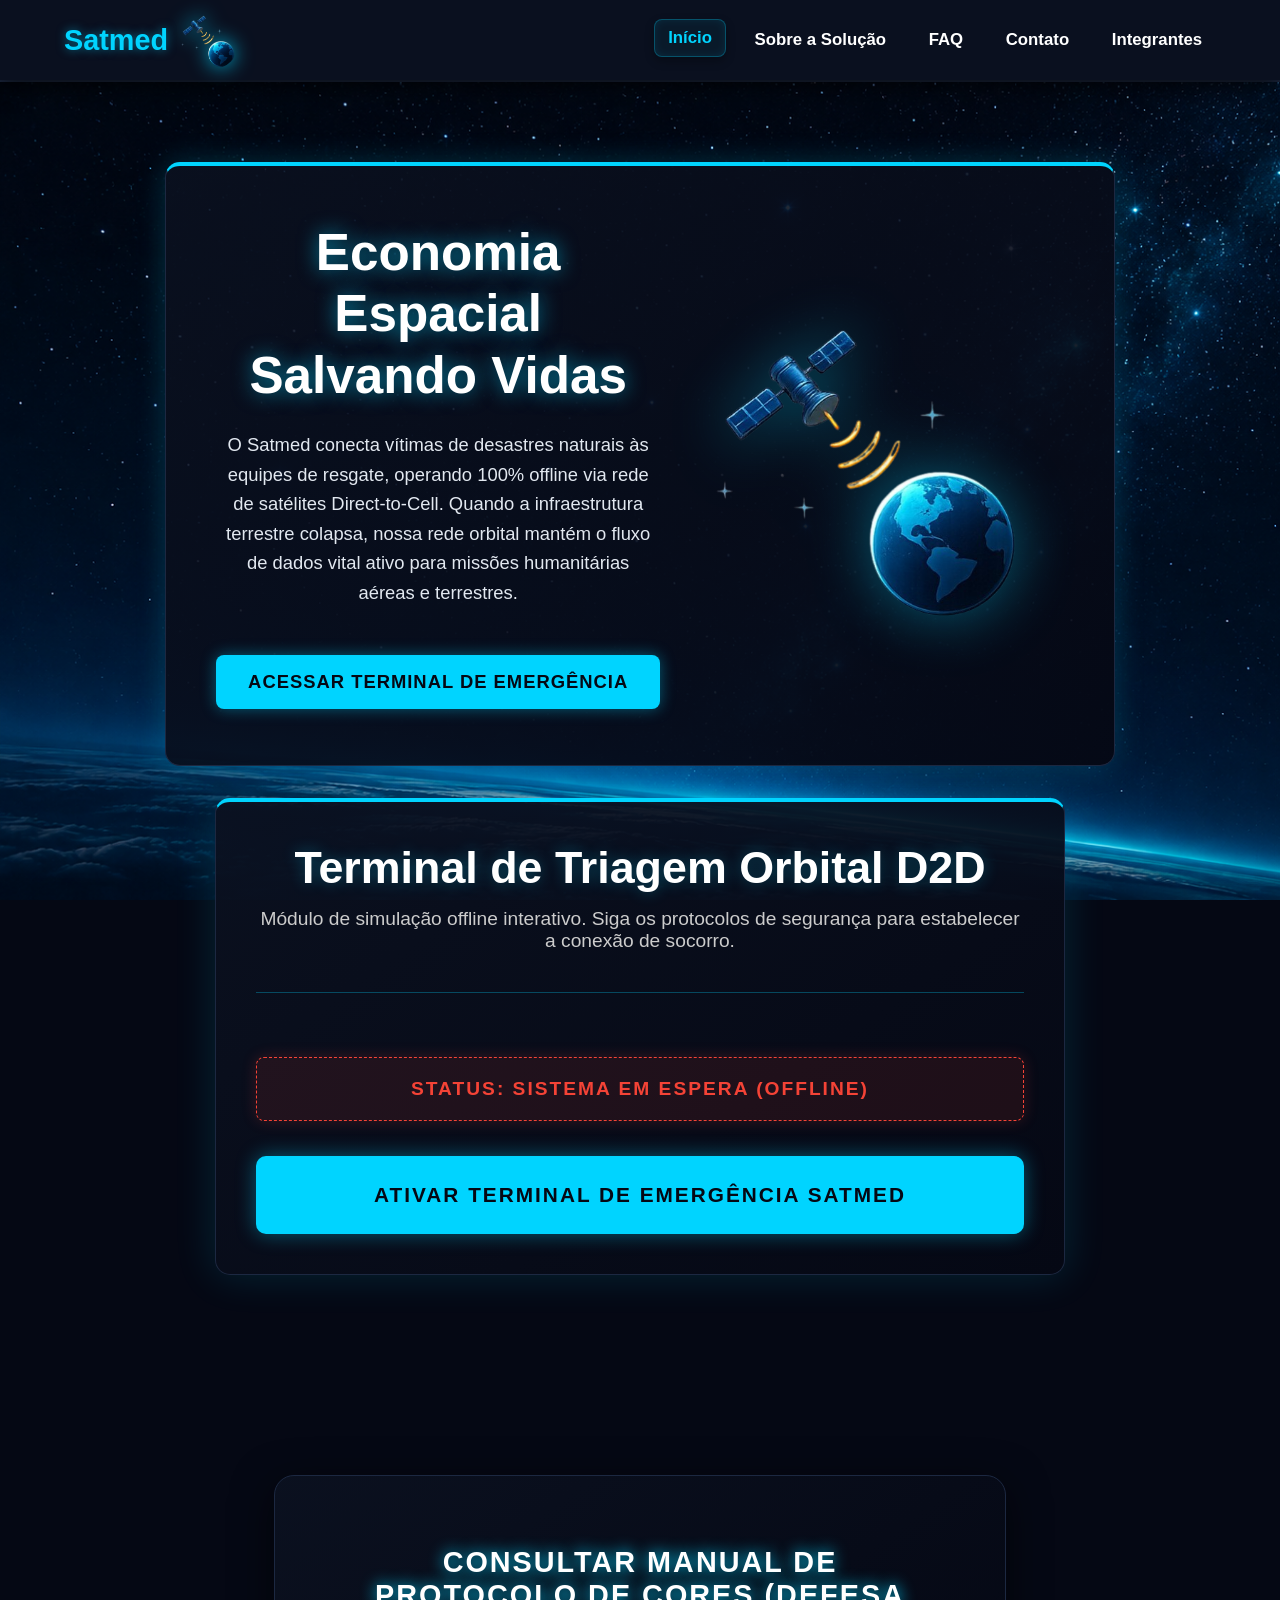
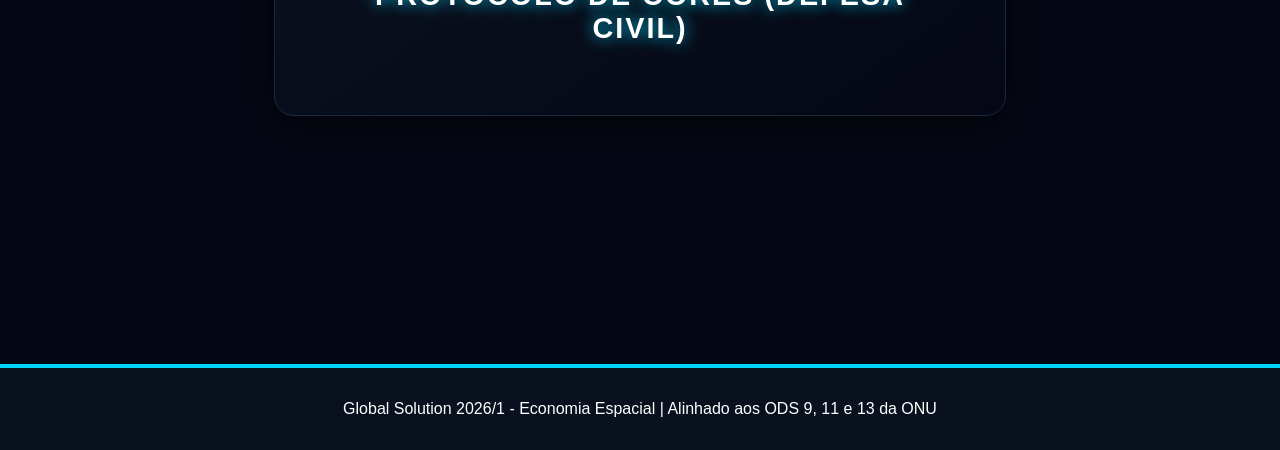
==== commit 129b8f39: "feat: realizando organização do codigo" ====
--- a/index.html
+++ b/index.html
@@ -4,10 +4,7 @@
     <meta charset="UTF-8">
     <meta name="viewport" content="width=device-width, initial-scale=1.0">
     <title>Satmed - Triagem Espacial</title>
-    <link rel="stylesheet" href="./css/main.css">
-    <link rel="stylesheet" href="./css/layout/cabecalho.css">
-    <link rel="stylesheet" href="./css/layout/rodape.css">
-    <link rel="stylesheet" href="./css/paginas/index.css">
+    <link rel="stylesheet" href="../css/main.css">
 </head>
 <body>
     <header class="cabecalho-principal">
--- a/css/main.css
+++ b/css/main.css
@@ -1,12 +1,10 @@
 @import url('style.css');
-
 @import url('layout/cabecalho.css');
 @import url('layout/rodape.css');
-
+@import url('paginas/contato.css');
 @import url('paginas/index.css');
 @import url('paginas/sobre.css');
 @import url('paginas/integrantes.css');
 @import url('paginas/faq.css');
-
 @import url('responsividade/mobile.css');
 @import url('responsividade/tablet.css');
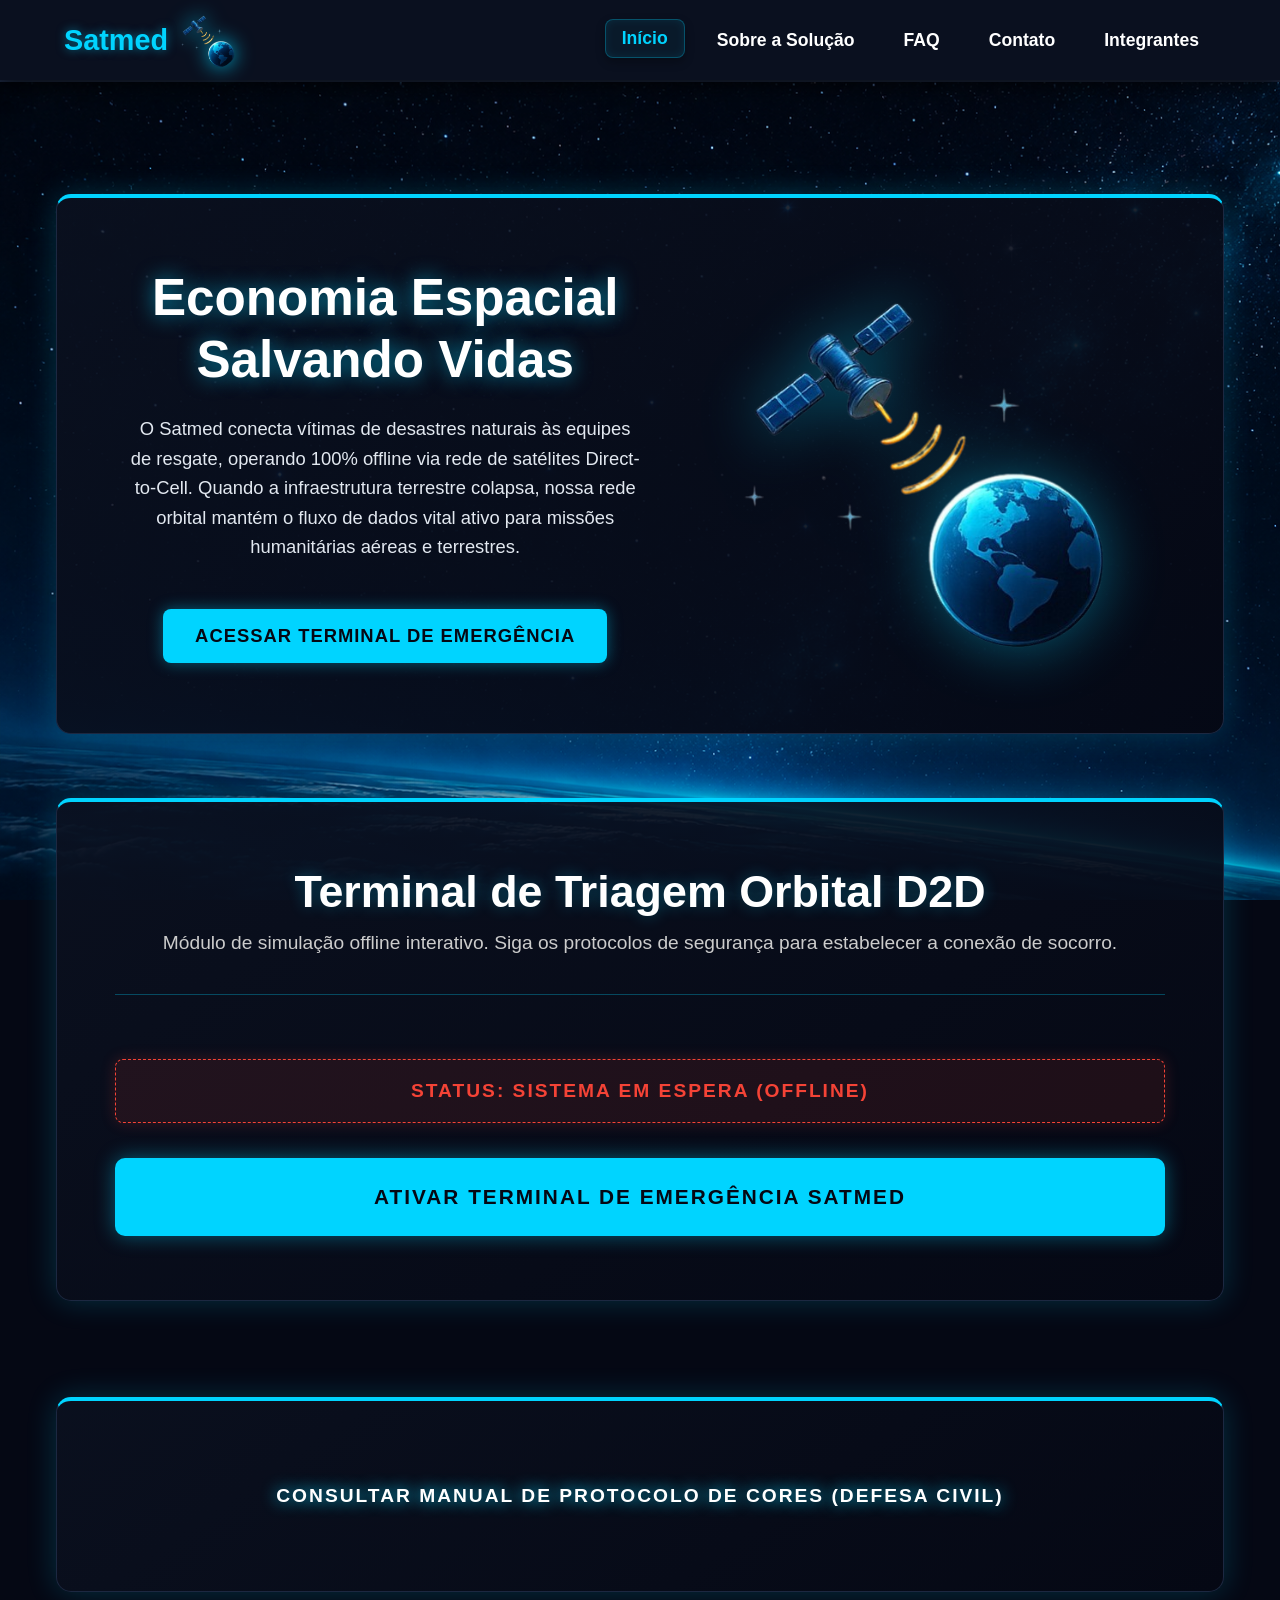
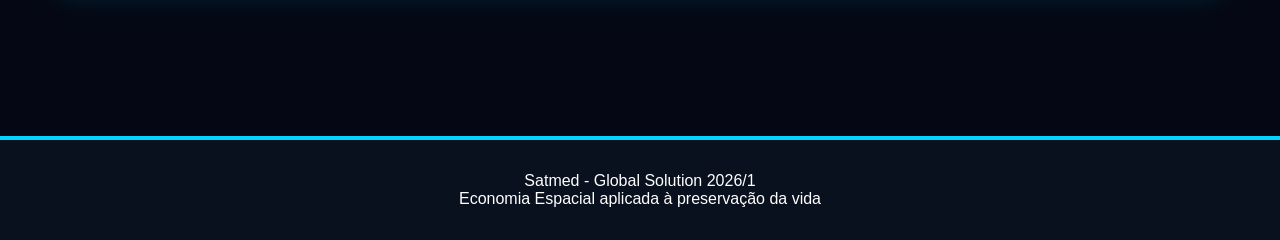
==== commit f872c13a: "feat: melhorando design e layout das paginas" ====
--- a/index.html
+++ b/index.html
@@ -115,7 +115,7 @@
 
             <div id="simulacao-passo-4" class="estagio-simulacao painel-oculto">
                 <div class="animacao-envio">
-                    <p class="piscar-texto">⚡ Compactando telemetria médica in formato binário ultraleve...</p>
+                    <p class="piscar-texto">⚡ Compactando telemetria médica em formato binário ultraleve...</p>
                     <p class="piscar-texto">🛰️ Transmitindo pacote de socorro para constelação orbital...</p>
                     <div class="barra-progresso-container">
                         <div class="barra-progresso-preenchimento"></div>
@@ -149,8 +149,11 @@
         </section>
     </main>
 
-    <footer class="rodape-principal">
-        <p>Global Solution 2026/1 - Economia Espacial | Alinhado aos ODS 9, 11 e 13 da ONU</p>
+   <footer class="rodape-principal">
+        <div class="rodape-conteudo">
+            <p>Satmed - Global Solution 2026/1</p>
+            <p>Economia Espacial aplicada à preservação da vida</p>
+        </div>
     </footer>
 
     <script src="./js/script.js"></script>
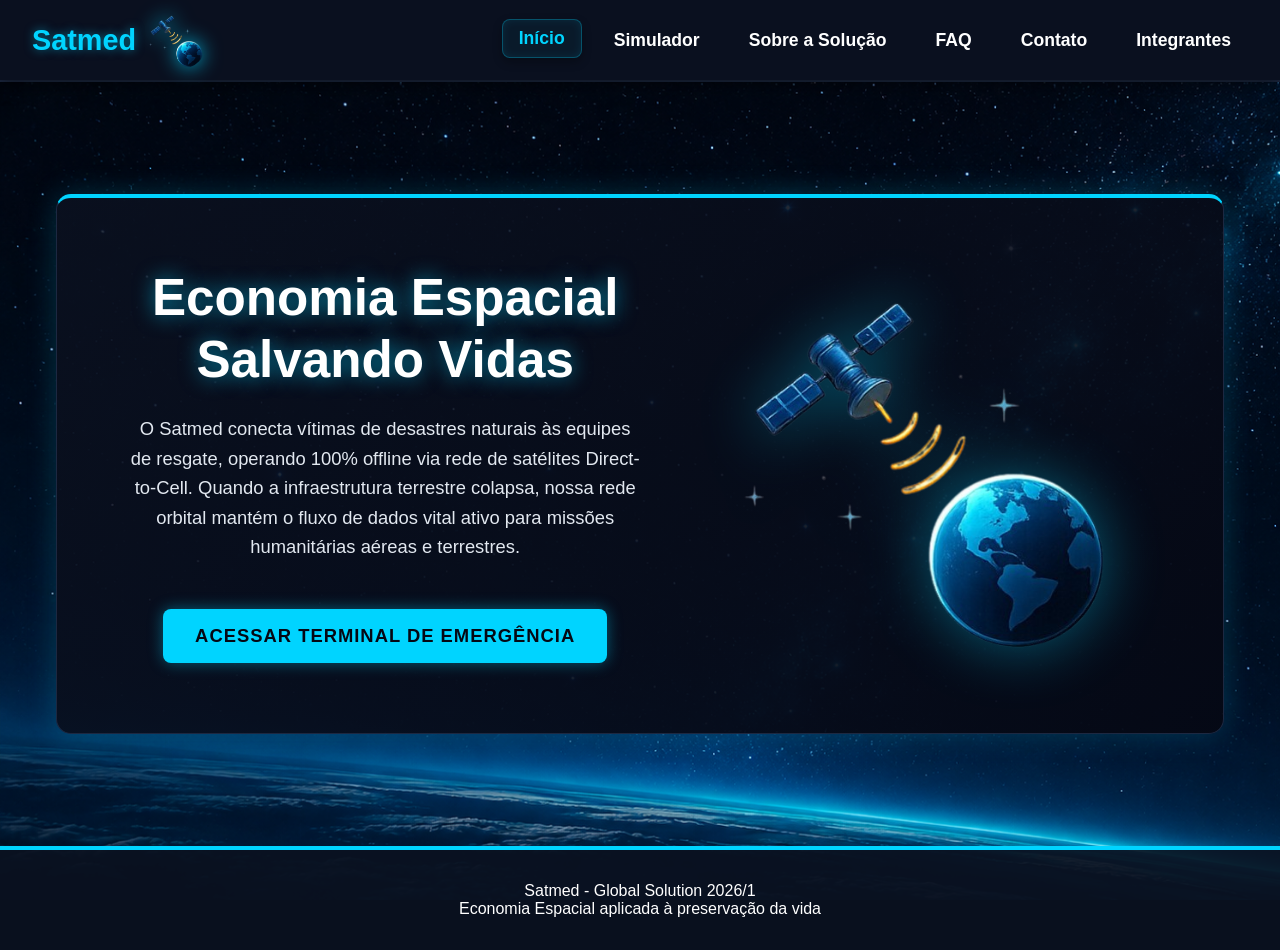
==== commit 15b7331d: "feat: adicionando README completo e adicionando pagina simulador separado de index" ====
--- a/index.html
+++ b/index.html
@@ -12,7 +12,7 @@
             <div class="cabecalho-mobile">
                 <div class="marca-startup">
                     Satmed
-                    <img src="./img/satelite-emergencia.jpg" alt="Logo Satmed" class="icone-logo">
+                    <img src="./assets/satelite-emergencia.jpg" alt="Logo Satmed" class="icone-logo">
                 </div>
                 <div class="menu-toggle" id="btn-menu">
                     <span></span>
@@ -22,6 +22,7 @@
             </div>
             <div class="links-menu" id="links-menu">
                 <a href="index.html" class="ativo">Início</a>
+                <a href="paginas/simulador.html">Simulador</a>
                 <a href="paginas/sobre.html">Sobre a Solução</a>
                 <a href="paginas/faq.html">FAQ</a>
                 <a href="paginas/contato.html">Contato</a>
@@ -35,117 +36,11 @@
             <div class="hero-texto">
                 <h1>Economia Espacial Salvando Vidas</h1>
                 <p>O Satmed conecta vítimas de desastres naturais às equipes de resgate, operando 100% offline via rede de satélites Direct-to-Cell. Quando a infraestrutura terrestre colapsa, nossa rede orbital mantém o fluxo de dados vital ativo para missões humanitárias aéreas e terrestres.</p>
-                <a href="#area-simulacao" class="btn-ancora">Acessar Terminal de Emergência</a>
+                <a href="paginas/simulador.html" class="btn-ancora">Acessar Terminal de Emergência</a>
             </div>
             <div class="hero-imagem">
-                <img src="./img/satelite-emergencia.jpg" alt="Ilustração de um satélite enviando sinal de emergência para a Terra">
+                <img src="./assets/satelite-emergencia.jpg" alt="Ilustração de um satélite enviando sinal de emergência para a Terra">
             </div>
-        </section>
-
-        <section id="area-simulacao" class="area-triagem">
-            <div class="cabecalho-secao">
-                <h2>Terminal de Triagem Orbital D2D</h2>
-                <p>Módulo de simulação offline interativo. Siga os protocolos de segurança para estabelecer a conexão de socorro.</p>
-            </div>
-
-            <div id="simulacao-passo-1" class="estagio-simulacao">
-                <div class="status-terminal offline">
-                    <p>STATUS: SISTEMA EM ESPERA (OFFLINE)</p>
-                </div>
-                <button type="button" id="btn-inicializar" class="btn-principal">Ativar Terminal de Emergência Satmed</button>
-            </div>
-
-            <div id="simulacao-passo-2" class="estagio-simulacao painel-oculto">
-                <div class="painel-scanner">
-                    <div class="radar-linha"></div>
-                    <p class="texto-scanner">📡 Buscando satélites de telemetria de baixa órbita (LEO)...</p>
-                    <p class="texto-scanner-sub" id="log-scanner">Iniciando varredura de radiofrequência...</p>
-                </div>
-            </div>
-
-            <div id="simulacao-passo-3" class="estagio-simulacao painel-oculto">
-                <div class="dados-rastreio">
-                    <p class="titulo-gps">📍 Coordenadas Travadas via Satélite</p>
-                    <p class="valor-gps" id="coordenadas-dinamicas">LAT: --.---- | LON: --.----</p>
-                    <span class="status-link">Conexão orbital criptografada estabelecida com sucesso.</span>
-                </div>
-
-                <form class="formulario-triagem" id="form-triagem">
-                    <fieldset class="grupo-problemas">
-                        <legend>Selecione todas as condições que se aplicam à situação atual:</legend>
-                        
-                        <div class="caixa-opcao">
-                            <input type="checkbox" id="prob-hemorragia" name="problemas" value="trauma">
-                            <label for="prob-hemorragia">🔴 Trauma Severo / Hemorragia Ativa de Grande Porte</label>
-                        </div>
-
-                        <div class="caixa-opcao">
-                            <input type="checkbox" id="prob-respiratorio" name="problemas" value="respiratorio">
-                            <label for="prob-respiratorio">🔴 Parada ou Dificuldade Respiratória Aguda</label>
-                        </div>
-
-                        <div class="caixa-opcao">
-                            <input type="checkbox" id="prob-fratura" name="problemas" value="urgente">
-                            <label for="prob-fratura">🟡 Suspeita de Fratura Exposta ou Interna Fechada</label>
-                        </div>
-
-                        <div class="caixa-opcao">
-                            <input type="checkbox" id="prob-estrutura" name="problemas" value="isolamento">
-                            <label for="prob-estrutura">🟡 Vítima Presa em Estrutura Colapsada / Risco Iminente</label>
-                        </div>
-
-                        <div class="caixa-opcao">
-                            <input type="checkbox" id="prob-alagamento" name="problemas" value="isolamento">
-                            <label for="prob-alagamento">🟡 Isolamento por Enchente Sem Rota de Fuga Terrestre</label>
-                        </div>
-
-                        <div class="caixa-opcao">
-                            <input type="checkbox" id="prob-estavel" name="problemas" value="estavel">
-                            <label for="prob-estavel">🟢 Apenas Escoriações Leves / Vítima Consciente e Confortável</label>
-                        </div>
-                    </fieldset>
-
-                    <div id="mensagem-erro" class="mensagem-erro painel-oculto">
-                        ⚠️ Protocolo Bloqueado: Selecione ao menos uma condição para compactar o pacote D2D.
-                    </div>
-
-                    <button type="button" id="btn-transmitir" class="btn-principal">Compactar e Transmitir Pacote de Dados D2D</button>
-                </form>
-            </div>
-
-            <div id="simulacao-passo-4" class="estagio-simulacao painel-oculto">
-                <div class="animacao-envio">
-                    <p class="piscar-texto">⚡ Compactando telemetria médica em formato binário ultraleve...</p>
-                    <p class="piscar-texto">🛰️ Transmitindo pacote de socorro para constelação orbital...</p>
-                    <div class="barra-progresso-container">
-                        <div class="barra-progresso-preenchimento"></div>
-                    </div>
-                </div>
-            </div>
-
-            <div id="simulacao-passo-5" class="estagio-simulacao painel-oculto">
-                <div id="resultado-triagem-dinamico"></div>
-            </div>
-        </section>
-
-        <section class="area-riscos">
-            <details>
-                <summary>Consultar Manual de Protocolo de Cores (Defesa Civil)</summary>
-                <div class="niveis-container">
-                    <div class="card-risco risco-vermelho">
-                        <h3>🚨 Risco Vermelho (#001)</h3>
-                        <p>Emergência Extrema. Despacho imediato de UTI Móvel ou Helicóptero Aeromédico.</p>
-                    </div>
-                    <div class="card-risco risco-amarelo">
-                        <h3>⚠️ Risco Amarelo (#002)</h3>
-                        <p>Atenção/Urgência. Equipes terrestres direcionadas assim que as vias forem liberadas.</p>
-                    </div>
-                    <div class="card-risco risco-verde">
-                        <h3>🟢 Risco Verde (#003)</h3>
-                        <p>Não-urgente/Estável. Orientação remota ativada. Aguardar resgate secundário.</p>
-                    </div>
-                </div>
-            </details>
         </section>
     </main>
 
--- a/css/main.css
+++ b/css/main.css
@@ -6,5 +6,6 @@
 @import url('paginas/sobre.css');
 @import url('paginas/integrantes.css');
 @import url('paginas/faq.css');
+@import url('paginas/simulador.css');
 @import url('responsividade/mobile.css');
 @import url('responsividade/tablet.css');
